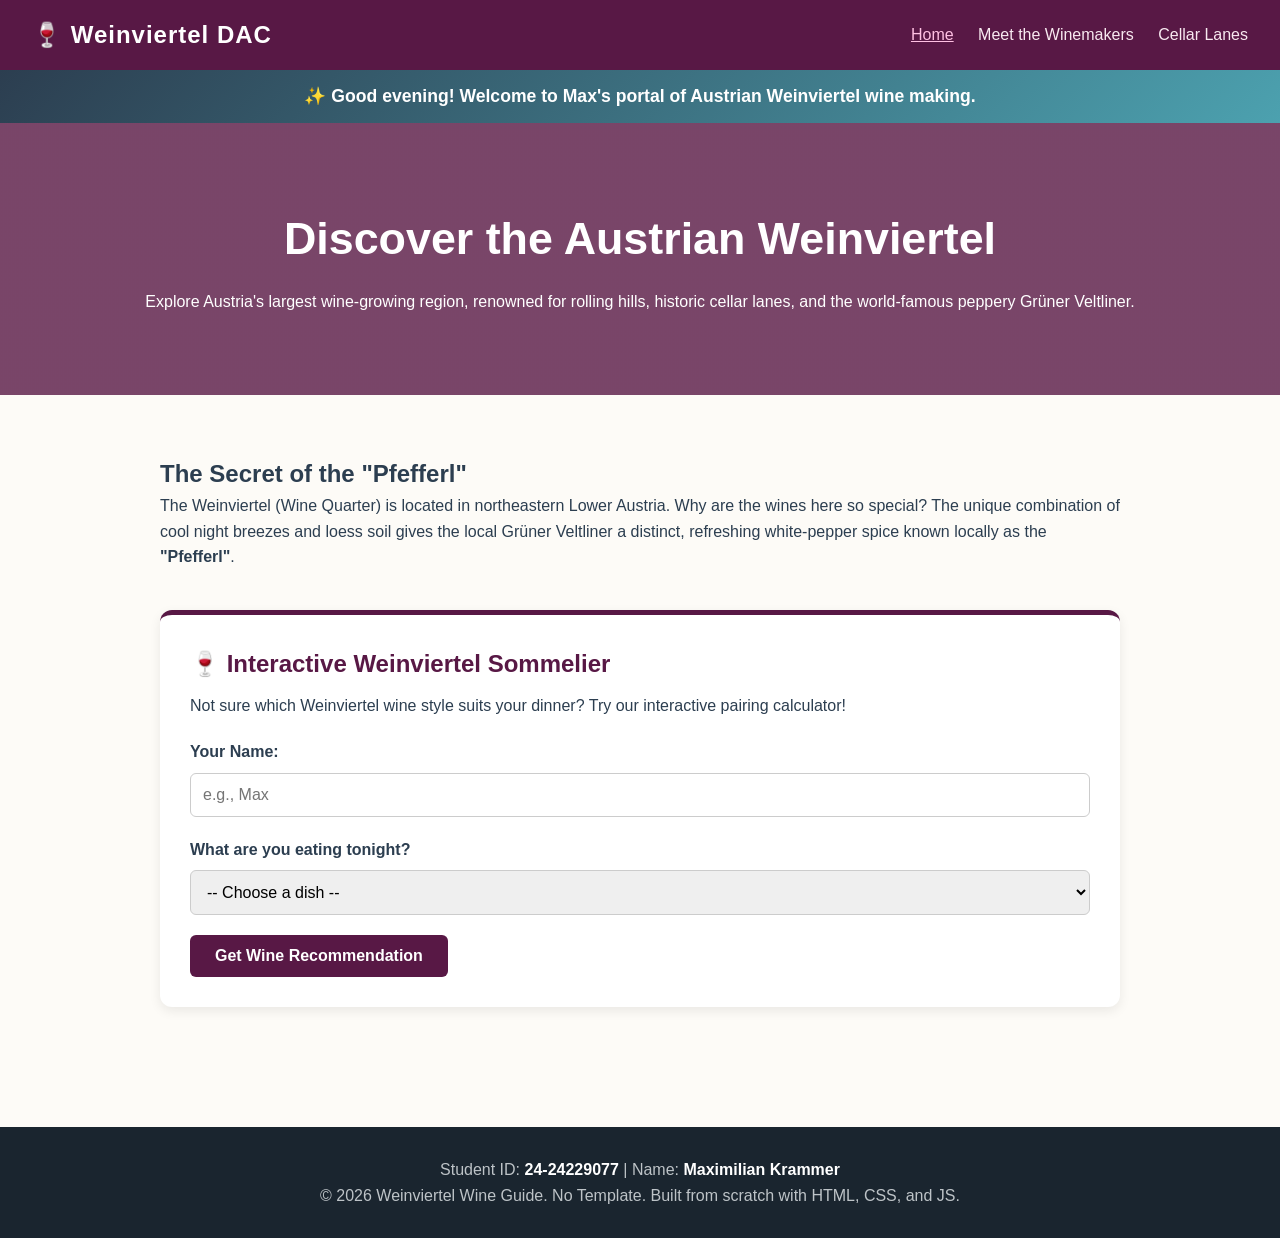
==== index.html @ 4e3744d4 "Add files via upload" ====
<!DOCTYPE html>
<html lang="en">
<head>
  <meta charset="UTF-8">
  <meta name="viewport" content="width=device-width, initial-scale=1.0">
  <title>Weinviertel Wine Country | Home</title>
  <link rel="stylesheet" href="style.css">
</head>
<body>

  <!-- Navigation -->
  <header class="site-header">
    <div class="logo">🍷 Weinviertel DAC</div>
<nav>
  <a href="index.html" class="active">Home</a>
  <a href="winemakers.html">Meet the Winemakers</a>
  <a href="kellergassen.html">Cellar Lanes</a>
</nav>
  </header>

  <!-- REQUIREMENT A: Welcome Message container (JS populates this ONLY on index page) -->
  <div id="welcome-banner" class="welcome-banner"></div>

  <!-- Hero Section -->
  <section class="hero">
    <h1>Discover the Austrian Weinviertel</h1>
    <p>Explore Austria's largest wine-growing region, renowned for rolling hills, historic cellar lanes, and the world-famous peppery Grüner Veltliner.</p>
  </section>

  <!-- Main Content Area -->
  <main class="container">
    <section class="intro-box">
      <h2>The Secret of the "Pfefferl"</h2>
      <p>The Weinviertel (Wine Quarter) is located in northeastern Lower Austria. Why are the wines here so special? The unique combination of cool night breezes and loess soil gives the local Grüner Veltliner a distinct, refreshing white-pepper spice known locally as the <strong>"Pfefferl"</strong>.</p>
    </section>

    <!-- REQUIREMENT C: Interactive JS Function with User Input -->
    <section class="interactive-sommelier">
      <div class="sommelier-card">
        <h2>🍷 Interactive Weinviertel Sommelier</h2>
        <p>Not sure which Weinviertel wine style suits your dinner? Try our interactive pairing calculator!</p>
        
        <div class="input-group">
          <label for="userName">Your Name:</label>
          <input type="text" id="userName" placeholder="e.g., Max">
        </div>

        <div class="input-group">
          <label for="foodSelect">What are you eating tonight?</label>
          <select id="foodSelect">
            <option value="">-- Choose a dish --</option>
            <option value="schnitzel">Classic Wiener Schnitzel</option>
            <option value="cheese">Goat Cheese & Fresh Herbs</option>
            <option value="beef">Roasted Beef or Lamb</option>
            <option value="asian">Spicy Thai or Asian Noodles</option>
          </select>
        </div>

        <button onclick="recommendWine()" class="btn-primary">Get Wine Recommendation</button>

        <!-- The JS function will print the result inside this box -->
        <div id="recommendationResult" class="result-box"></div>
      </div>
    </section>
  </main>

  <!-- REQUIREMENT B: Footer with ID and Name on ALL pages -->
  <footer class="site-footer">
    <p>Student ID: <strong>24-24229077</strong> | Name: <strong>Maximilian Krammer</strong></p>
    <p>&copy; 2026 Weinviertel Wine Guide. No Template. Built from scratch with HTML, CSS, and JS.</p>
  </footer>

  <script src="script.js"></script>
</body>
</html>
---- style.css ----
:root {
  --wine-red: #581845;
  --wine-light: #801f62;
  --cream-bg: #fdfbf7;
  --text-dark: #2c3e50;
  --white: #ffffff;
  --shadow: 0 4px 12px rgba(0, 0, 0, 0.08);
}

* {
  box-sizing: border-box;
  margin: 0;
  padding: 0;
  font-family: 'Segoe UI', Tahoma, Geneva, Verdana, sans-serif;
}

body {
  background-color: var(--cream-bg);
  color: var(--text-dark);
  line-height: 1.6;
}

.container {
  max-width: 1000px;
  margin: 0 auto;
  padding: 20px;
}

/* --- Navigation Header --- */
.site-header {
  background-color: var(--wine-red);
  color: var(--white);
  padding: 1rem 2rem;
  display: flex;
  justify-content: space-between;
  align-items: center;
  box-shadow: 0 2px 8px rgba(0,0,0,0.2);
}

.logo {
  font-size: 1.5rem;
  font-weight: bold;
  letter-spacing: 1px;
}

.site-header nav a {
  color: #f8e9f0;
  text-decoration: none;
  margin-left: 20px;
  font-weight: 500;
  transition: color 0.3s ease;
}
/* ==========================================================
   NEW CSS FOR CELLAR LANES PAGE (kellergassen.html)
   ========================================================== */

.page-header {
  text-align: center;
  margin: 30px 0 40px 0;
}

.page-header h1 {
  font-size: 2.5rem;
  color: var(--wine-red);
  margin-bottom: 10px;
}

/* --- Cellar Anatomy Grid --- */
.cellar-architecture {
  margin: 40px 0;
  background: var(--white);
  padding: 30px;
  border-radius: 12px;
  box-shadow: var(--shadow);
}

.cellar-architecture h2 {
  color: var(--wine-red);
  margin-bottom: 10px;
}

.arch-grid {
  display: grid;
  grid-template-columns: repeat(auto-fit, minmax(250px, 1fr));
  gap: 20px;
  margin-top: 25px;
}

.arch-card {
  background: var(--cream-bg);
  padding: 20px;
  border-radius: 8px;
  border-left: 4px solid var(--wine-red);
  transition: transform 0.2s ease;
}

.arch-card:hover {
  transform: scale(1.02);
}

.arch-card h3 {
  color: var(--text-dark);
  margin-bottom: 2px;
}

.arch-card span {
  display: block;
  font-size: 0.85rem;
  color: var(--wine-light);
  font-style: italic;
  margin-bottom: 12px;
}

/* --- Famous Lanes List --- */
.famous-lanes {
  margin: 40px 0;
}

.famous-lanes h2 {
  color: var(--wine-red);
  margin-bottom: 20px;
}

.lane-item {
  background: var(--white);
  margin-bottom: 15px;
  padding: 20px 25px;
  border-radius: 8px;
  box-shadow: var(--shadow);
  display: flex;
  align-items: center;
  justify-content: space-between;
  border-right: 5px solid transparent;
  transition: border-color 0.3s ease;
}

.lane-item:hover {
  border-right-color: var(--wine-red);
}

.lane-info h3 {
  color: var(--wine-red);
  margin-bottom: 8px;
}
.site-header nav a:hover,
.site-header nav a.active {
  color: #ffc1e3;
  text-decoration: underline;
}

/* --- REQUIREMENT A: Welcome Banner Styling --- */
.welcome-banner {
  background: linear-gradient(135deg, #2c3e50, #4ca1af);
  color: white;
  text-align: center;
  padding: 12px;
  font-weight: 600;
  font-size: 1.1rem;
  display: none; /* JS will show this only on index.html */
}

/* --- Hero Section --- */
.hero {
  background: linear-gradient(rgba(88, 24, 69, 0.8), rgba(88, 24, 69, 0.8)),
              url('images/hero.jpg');
  background-size: cover;
  background-position: center;
  color: white;
  text-align: center;
  padding: 80px 20px;
  margin-bottom: 40px;
}

.hero h1 {
  font-size: 2.8rem;
  margin-bottom: 15px;
}

/* --- REQUIREMENT C & D: Interactive Sommelier Card Styling --- */
.interactive-sommelier {
  margin: 40px 0;
}

.sommelier-card {
  background: var(--white);
  padding: 30px;
  border-radius: 12px;
  box-shadow: var(--shadow);
  border-top: 5px solid var(--wine-red);
}

.sommelier-card h2 {
  color: var(--wine-red);
  margin-bottom: 10px;
}

.input-group {
  margin: 20px 0;
  text-align: left;
}

.input-group label {
  display: block;
  font-weight: 600;
  margin-bottom: 8px;
}

.input-group input,
.input-group select {
  width: 100%;
  padding: 12px;
  border: 1px solid #ccc;
  border-radius: 6px;
  font-size: 1rem;
}

.btn-primary {
  background-color: var(--wine-red);
  color: white;
  border: none;
  padding: 12px 25px;
  font-size: 1rem;
  font-weight: bold;
  border-radius: 6px;
  cursor: pointer;
  transition: background 0.3s ease, transform 0.1s ease;
}

.btn-primary:hover {
  background-color: var(--wine-light);
  transform: translateY(-2px);
}

.result-box {
  margin-top: 25px;
  padding: 20px;
  border-radius: 8px;
  display: none; /* Hidden until triggered by JS */
  font-size: 1.1rem;
  animation: fadeIn 0.5s ease-in;
}

@keyframes fadeIn {
  from { opacity: 0; transform: translateY(10px); }
  to { opacity: 1; transform: translateY(0); }
}

/* --- Winemakers Page Grid (CSS Grid & Hover Effects) --- */
.winemakers-grid {
  display: grid;
  grid-template-columns: repeat(auto-fit, minmax(280px, 1fr));
  gap: 25px;
  margin: 40px 0;
}

.winemaker-card {
  background: var(--white);
  border-radius: 10px;
  overflow: hidden;
  box-shadow: var(--shadow);
  transition: transform 0.3s ease;
}

.winemaker-card:hover {
  transform: translateY(-5px); /* Clear hover effect for grader */
}

.card-image {
  height: 180px;
  background-color: #ddd;
  background-size: cover;
  background-position: center;
}

/* Safe external Unsplash images to ensure zero broken images (Requirement f) */
.placeholder-img-1 { background-image: url('images/winemaker1.jpg'); }
.placeholder-img-2 { background-image: url('images/winemaker2.jpg'); }
.placeholder-img-3 { background-image: url('images/winemaker3.jpg'); }

.card-content {
  padding: 20px;
}

.card-content h3 {
  color: var(--wine-red);
  margin-bottom: 5px;
}

.location {
  display: block;
  font-size: 0.9rem;
  color: #7f8c8d;
  margin-bottom: 12px;
}

.signature-wine {
  margin-top: 15px;
  padding-top: 12px;
  border-top: 1px solid #eee;
  font-size: 0.95rem;
  color: var(--wine-light);
}

/* --- REQUIREMENT B: Footer Styling --- */
.site-footer {
  background-color: #1a252f;
  color: #bdc3c7;
  text-align: center;
  padding: 30px 20px;
  margin-top: 60px;
}

.site-footer strong {
  color: white;
}
/* --- Visual Showcase Gallery (kellergassen.html) --- */
.visual-showcase {
  margin: 40px 0;
  background: var(--white);
  padding: 30px;
  border-radius: 12px;
  box-shadow: var(--shadow);
  text-align: center;
}

.visual-showcase h2 {
  color: var(--wine-red);
  margin-bottom: 10px;
}

.gallery-grid {
  display: grid;
  grid-template-columns: repeat(auto-fit, minmax(300px, 1fr));
  gap: 25px;
  margin-top: 25px;
}

.gallery-card {
  background: var(--cream-bg);
  border-radius: 8px;
  overflow: hidden;
  box-shadow: 0 2px 8px rgba(0,0,0,0.06);
  transition: transform 0.3s ease;
  margin: 0;
}

.gallery-card:hover {
  transform: translateY(-4px);
}

.gallery-img {
  width: 100%;
  height: 220px;
  object-fit: cover;
  display: block;
  border-bottom: 3px solid var(--wine-red);
}

.gallery-card figcaption {
  padding: 15px;
  font-size: 0.9rem;
  color: var(--text-dark);
  font-weight: 500;
}
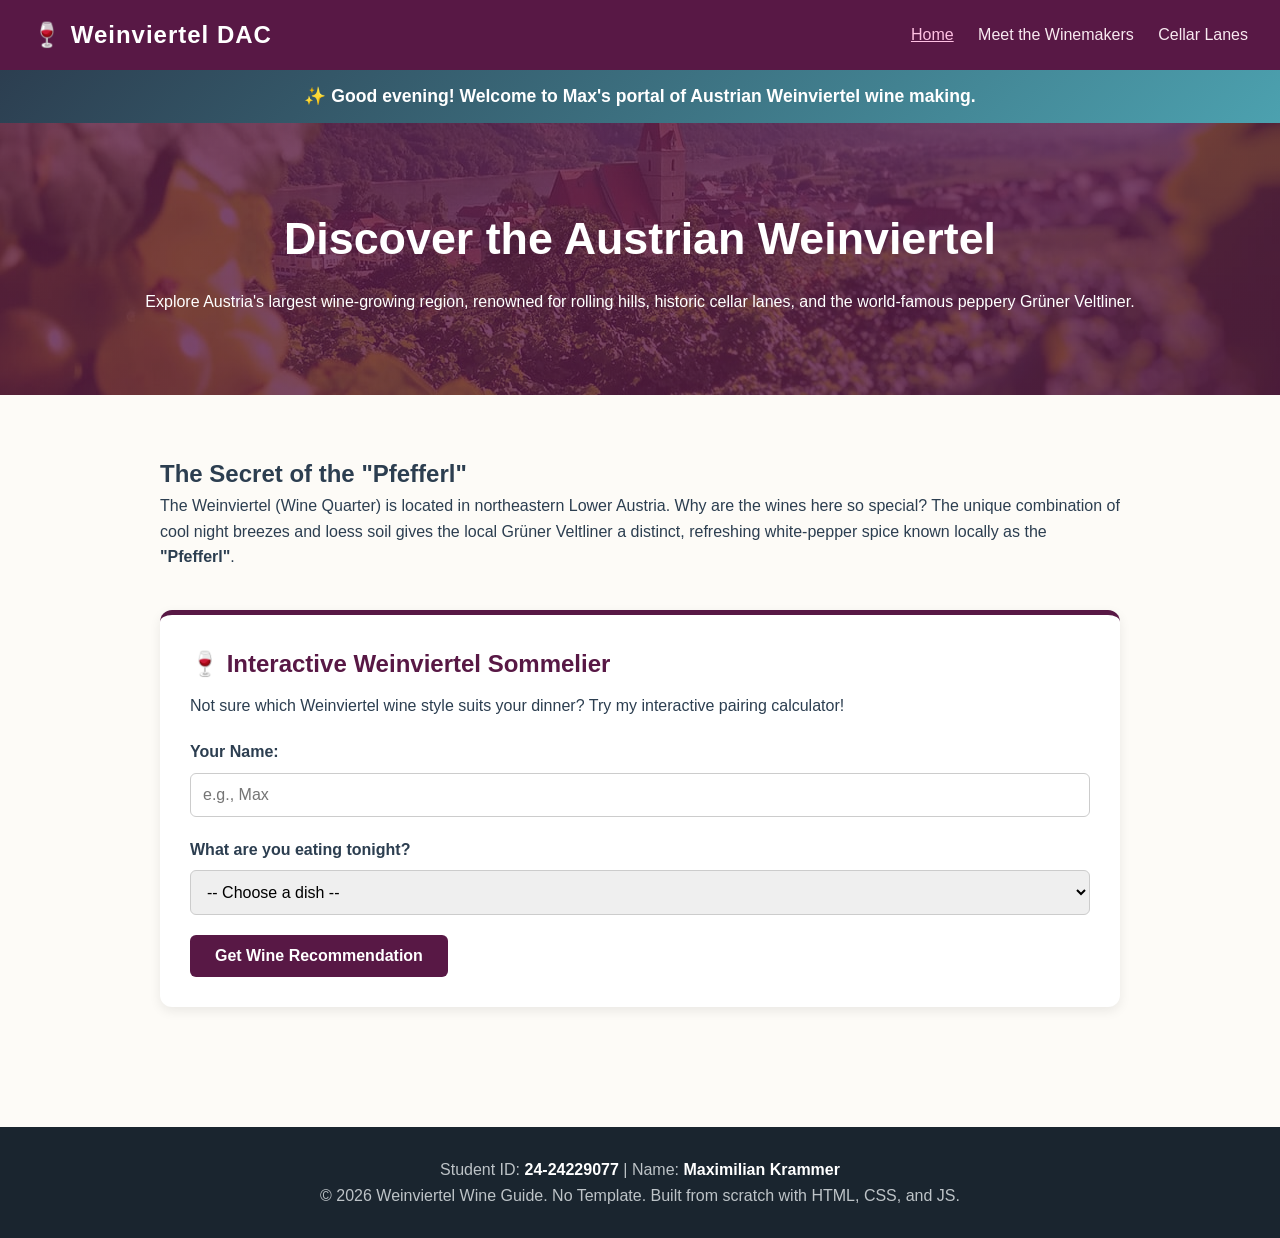
==== commit 1a7acc6b: "hi" ====
--- a/index.html
+++ b/index.html
@@ -18,10 +18,10 @@
 </nav>
   </header>
 
-  <!-- REQUIREMENT A: Welcome Message container (JS populates this ONLY on index page) -->
+  <!-- Welcome Message container JS -->
   <div id="welcome-banner" class="welcome-banner"></div>
 
-  <!-- Hero Section -->
+  <!-- Hero Banner Section -->
   <section class="hero">
     <h1>Discover the Austrian Weinviertel</h1>
     <p>Explore Austria's largest wine-growing region, renowned for rolling hills, historic cellar lanes, and the world-famous peppery Grüner Veltliner.</p>
@@ -34,11 +34,11 @@
       <p>The Weinviertel (Wine Quarter) is located in northeastern Lower Austria. Why are the wines here so special? The unique combination of cool night breezes and loess soil gives the local Grüner Veltliner a distinct, refreshing white-pepper spice known locally as the <strong>"Pfefferl"</strong>.</p>
     </section>
 
-    <!-- REQUIREMENT C: Interactive JS Function with User Input -->
+    <!-- JS Function -->
     <section class="interactive-sommelier">
       <div class="sommelier-card">
         <h2>🍷 Interactive Weinviertel Sommelier</h2>
-        <p>Not sure which Weinviertel wine style suits your dinner? Try our interactive pairing calculator!</p>
+        <p>Not sure which Weinviertel wine style suits your dinner? Try my interactive pairing calculator!</p>
         
         <div class="input-group">
           <label for="userName">Your Name:</label>
@@ -58,13 +58,13 @@
 
         <button onclick="recommendWine()" class="btn-primary">Get Wine Recommendation</button>
 
-        <!-- The JS function will print the result inside this box -->
+        <!-- JS print -->
         <div id="recommendationResult" class="result-box"></div>
       </div>
     </section>
   </main>
 
-  <!-- REQUIREMENT B: Footer with ID and Name on ALL pages -->
+  <!-- Footer -->
   <footer class="site-footer">
     <p>Student ID: <strong>24-24229077</strong> | Name: <strong>Maximilian Krammer</strong></p>
     <p>&copy; 2026 Weinviertel Wine Guide. No Template. Built from scratch with HTML, CSS, and JS.</p>
--- a/style.css
+++ b/style.css
@@ -361,4 +361,30 @@
   font-size: 0.9rem;
   color: var(--text-dark);
   font-weight: 500;
-}+}
+/* ==========================================================
+   MOBILE RESPONSIVENESS FIX
+   ========================================================== */
+@media (max-width: 768px) {
+  .site-header {
+    flex-direction: column; /* Stacks the logo and menu vertically */
+    padding: 1rem;
+    text-align: center;
+  }
+
+  .logo {
+    margin-bottom: 15px; /* Adds breathing room below the logo */
+  }
+
+  .site-header nav {
+    display: flex;
+    flex-wrap: wrap;
+    justify-content: center;
+    gap: 15px; /* Adds even spacing between the links */
+  }
+
+  .site-header nav a {
+    margin-left: 0; /* Removes the desktop spacing to center perfectly */
+    font-size: 0.95rem;
+  }
+}
